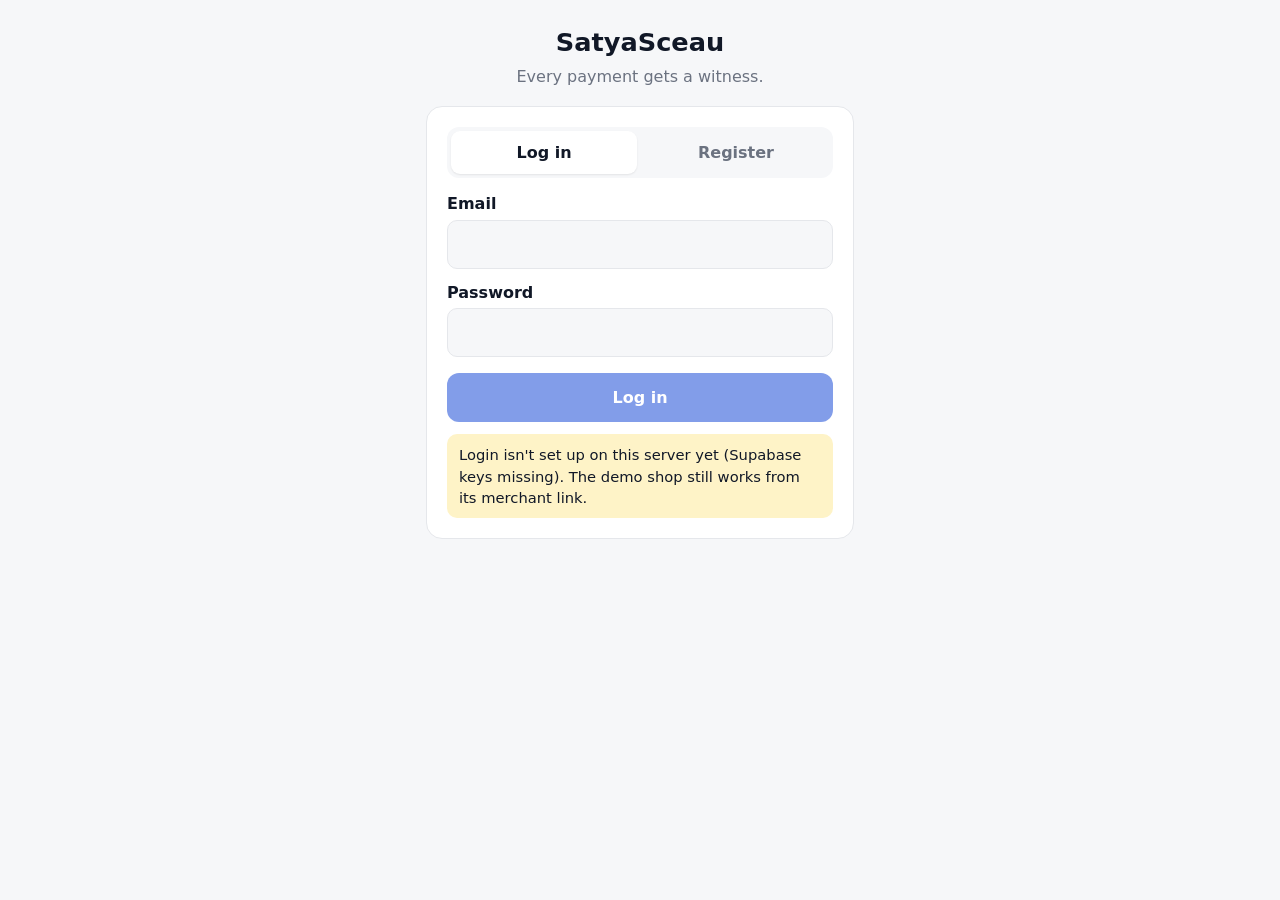
==== backend/static/login.html @ ecd94bee "feat(auth): register / log in with Supabase Auth; pick Personal UPI or Company; set up the shop Only" ====
<!doctype html>
<!-- Register / log in (Supabase Auth), choose Personal UPI or Company, set up the shop, open the
     live merchant screen.  /login   Owner: Pile 1 (Platform). No external scripts. -->
<html lang="en">
<head>
<meta charset="utf-8">
<meta name="viewport" content="width=device-width, initial-scale=1">
<meta name="referrer" content="no-referrer">
<title>SatyaSceau — Sign in</title>
<style>
  :root {
    --bg: #f6f7f9; --surface: #ffffff; --text: #111827; --muted: #6b7280; --line: #e5e7eb;
    --accent: #1d4ed8; --accent-text: #ffffff; --ok: #15803d; --ok-bg: #dcfce7; --warn-bg: #fef3c7; --err: #b91c1c; --err-bg: #fee2e2;
  }
  @media (prefers-color-scheme: dark) {
    :root {
      --bg: #0b0f14; --surface: #121821; --text: #f3f4f6; --muted: #9ca3af; --line: #253041;
      --accent: #60a5fa; --accent-text: #0b0f14; --ok: #4ade80; --ok-bg: #0f2a1a; --warn-bg: #2d2208; --err: #f87171; --err-bg: #2e1010;
    }
  }
  * { box-sizing: border-box; }
  body { margin: 0; background: var(--bg); color: var(--text);
         font: 16px/1.45 system-ui, -apple-system, "Segoe UI", Roboto, "Noto Sans Devanagari", sans-serif; }
  main { max-width: 460px; margin: 0 auto; padding: 24px 16px 40px; }
  .brand { text-align: center; margin-bottom: 18px; }
  .brand h1 { margin: 0; font-size: 1.6rem; }
  .brand p { margin: 4px 0 0; color: var(--muted); }
  .panel { background: var(--surface); border: 1px solid var(--line); border-radius: 16px; padding: 20px; }
  .tabs { display: grid; grid-template-columns: 1fr 1fr; gap: 6px; background: var(--bg); padding: 4px; border-radius: 12px; margin-bottom: 14px; }
  .tabs button { border: 0; background: none; color: var(--muted); padding: 10px; border-radius: 9px; font: inherit; font-weight: 600; cursor: pointer; }
  .tabs button[aria-selected="true"] { background: var(--surface); color: var(--text); box-shadow: 0 1px 2px rgba(0,0,0,.08); }
  label { display: block; font-weight: 600; margin: 12px 0 4px; }
  input[type=email], input[type=password], input[type=text] { font: inherit; width: 100%; padding: 12px; border-radius: 10px;
         border: 1px solid var(--line); background: var(--bg); color: var(--text); }
  .primary { width: 100%; margin-top: 16px; padding: 13px; font: inherit; font-weight: 700; border: 0; border-radius: 12px;
             background: var(--accent); color: var(--accent-text); cursor: pointer; }
  .primary[disabled] { opacity: .55; cursor: default; }
  .link { background: none; border: 0; color: var(--accent); font: inherit; cursor: pointer; padding: 6px; }
  .msg { border-radius: 10px; padding: 10px 12px; margin-top: 12px; font-size: .92rem; }
  .msg.err { background: var(--err-bg); color: var(--err); } .msg.warn { background: var(--warn-bg); }
  .types { display: grid; gap: 10px; margin-top: 6px; }
  .type { display: flex; gap: 12px; align-items: flex-start; border: 2px solid var(--line); border-radius: 14px; padding: 14px; cursor: pointer; }
  .type:has(input:checked) { border-color: var(--accent); }
  .type input { margin-top: 4px; }
  .type b { display: block; } .type small { color: var(--muted); }
  .badge { display: inline-block; font-size: .72rem; font-weight: 700; padding: 2px 8px; border-radius: 999px; margin-left: 6px; vertical-align: middle; }
  .badge.live { background: var(--ok-bg); color: var(--ok); } .badge.soon { background: var(--warn-bg); }
  .check { display: flex; gap: 10px; align-items: flex-start; font-weight: 400; margin-top: 14px; }
  .check input { margin-top: 4px; }
  .qr { display: block; margin: 14px auto 6px; width: min(240px, 100%); image-rendering: pixelated; background: #fff; padding: 8px; border-radius: 10px; }
  .muted { color: var(--muted); font-size: .88rem; }
  code { overflow-wrap: anywhere; font-size: .85rem; }
  .row { display: flex; justify-content: space-between; align-items: center; gap: 8px; flex-wrap: wrap; }
  h2 { font-size: 1.15rem; margin: 0 0 4px; }
  [hidden] { display: none !important; }
</style>
</head>
<body>
<main>
  <div class="brand">
    <h1>SatyaSceau</h1>
    <p>Every payment gets a witness.</p>
  </div>

  <!-- 1. Log in / Register -->
  <section class="panel" id="authView" hidden>
    <div class="tabs" role="tablist">
      <button type="button" role="tab" id="tabLogin" aria-selected="true">Log in</button>
      <button type="button" role="tab" id="tabRegister" aria-selected="false">Register</button>
    </div>
    <form id="authForm" autocomplete="on">
      <label for="email">Email</label>
      <input id="email" type="email" required autocomplete="email" maxlength="254">
      <label for="password">Password</label>
      <input id="password" type="password" required minlength="6" maxlength="72" autocomplete="current-password">
      <button class="primary" id="authBtn" type="submit">Log in</button>
    </form>
    <div class="msg" id="authMsg" role="alert" hidden></div>
  </section>

  <!-- 2. First-time setup: account type + shop -->
  <section class="panel" id="setupView" hidden>
    <h2>Set up your account</h2>
    <p class="muted" id="setupWho"></p>
    <form id="shopForm">
      <label>How do you receive payments?</label>
      <div class="types">
        <label class="type"><input type="radio" name="atype" value="personal" checked>
          <span><b>Personal UPI <span class="badge live">Live</span></b>
          <small>Your own UPI ID. We check each payment against your bank's credit SMS.</small></span></label>
        <label class="type"><input type="radio" name="atype" value="company">
          <span><b>Company / business <span class="badge soon">Coming next</span></b>
          <small>Payment-gateway QR with signed webhooks (Razorpay). Until then your shop verifies with bank SMS.</small></span></label>
      </div>
      <label for="shopName">Shop or business name</label>
      <input id="shopName" type="text" required maxlength="80" placeholder="Raju Tea Stall">
      <label for="shopUpi">UPI ID <span class="muted">(optional, shown to customers)</span></label>
      <input id="shopUpi" type="text" maxlength="80" placeholder="raju@okaxis">
      <label class="check"><input type="checkbox" id="consent">
        <span>Forward my bank's <b>credit</b> SMS automatically. Only the UPI reference, amount, time and bank are kept, and they're deleted after 7 days.
        <span class="muted">You can also paste an SMS by hand any time.</span></span></label>
      <button class="primary" id="shopBtn" type="submit">Create my shop</button>
    </form>
    <div class="msg" id="shopMsg" role="alert" hidden></div>
  </section>

  <!-- 3. Shop ready -->
  <section class="panel" id="shopView" hidden>
    <div class="row">
      <div><h2 id="shopTitle"></h2><span class="muted" id="shopType"></span></div>
      <button class="link" id="logoutBtn" type="button">Log out</button>
    </div>
    <div class="msg warn" id="companyNote" hidden>Company verification (Razorpay webhooks) is our next phase. Your shop verifies with bank SMS meanwhile.</div>
    <img class="qr" id="shopQr" alt="Your shop's QR code: customers scan it to upload their payment screenshot">
    <p class="muted" style="text-align:center">Print this QR and keep it at the counter.<br><code id="shopPay"></code></p>
    <button class="primary" id="openLive" type="button">Open live screen</button>
    <details style="margin-top:14px">
      <summary class="muted">SMS forwarder settings</summary>
      <p class="muted">POST <code id="fwdUrl"></code><br>Header <code>X-Token: <span id="fwdToken"></span></code><br>
      JSON <code>{"sender": "...", "body": "...", "received_at": "..."}</code><br>
      Automatic forwarding: <b id="fwdConsent"></b></p>
    </details>
    <button class="link" id="editBtn" type="button">Edit shop details</button>
  </section>
</main>

<script>
"use strict";
const $ = (sel) => document.querySelector(sel);
const KEY = "satyasceau.session";
const store = {
  get() { try { return JSON.parse(localStorage.getItem(KEY) || "null"); } catch { return null; } },
  set(v) { try { localStorage.setItem(KEY, JSON.stringify(v)); } catch { /* private mode: session lasts this tab */ } },
  clear() { try { localStorage.removeItem(KEY); } catch { /* ignore */ } },
};
let session = store.get();
let mode = "login";
let shop = null;

function show(id) { for (const s of ["authView", "setupView", "shopView"]) $("#" + s).hidden = s !== id; }
function msg(el, text, kind = "err") { el.textContent = text; el.className = "msg " + kind; el.hidden = !text; }

async function api(path, { method = "GET", body, auth = false } = {}) {
  const headers = { "Content-Type": "application/json" };
  if (auth && session) headers.Authorization = "Bearer " + session.access_token;
  let r;
  try { r = await fetch(path, { method, headers, body: body ? JSON.stringify(body) : undefined }); }
  catch { return { ok: false, status: 0, data: { detail: "No connection. Check your internet." } }; }
  const data = await r.json().catch(() => ({}));
  return { ok: r.ok, status: r.status, data };
}
const detail = (d) => (typeof d.detail === "string" ? d.detail : Array.isArray(d.detail) ? "Check the fields and try again." : "Something went wrong.");

// ---------- 1. auth ----------
function setMode(next) {
  mode = next;
  $("#tabLogin").setAttribute("aria-selected", String(next === "login"));
  $("#tabRegister").setAttribute("aria-selected", String(next === "register"));
  $("#authBtn").textContent = next === "login" ? "Log in" : "Create account";
  $("#password").autocomplete = next === "login" ? "current-password" : "new-password";
  msg($("#authMsg"), "");
}
$("#tabLogin").addEventListener("click", () => setMode("login"));
$("#tabRegister").addEventListener("click", () => setMode("register"));

$("#authForm").addEventListener("submit", async (e) => {
  e.preventDefault();
  const btn = $("#authBtn"); btn.disabled = true;
  const res = await api(`/api/auth/${mode}`, { method: "POST", body: { email: $("#email").value, password: $("#password").value } });
  btn.disabled = false;
  if (!res.ok) return msg($("#authMsg"), detail(res.data), res.status === 409 ? "warn" : "err");
  session = { access_token: res.data.access_token, email: res.data.user.email };
  store.set(session);
  $("#password").value = "";
  await loadMe();
});

// ---------- 2. setup ----------
$("#shopForm").addEventListener("submit", async (e) => {
  e.preventDefault();
  const btn = $("#shopBtn"); btn.disabled = true;
  const res = await api("/api/me/shop", { method: "POST", auth: true, body: {
    account_type: document.querySelector("input[name=atype]:checked").value,
    name: $("#shopName").value.trim(), upi_id: $("#shopUpi").value.trim(), sms_consent: $("#consent").checked,
  } });
  btn.disabled = false;
  if (res.status === 401) return logout("Your session expired. Please log in again.");
  if (!res.ok) return msg($("#shopMsg"), detail(res.data));
  shop = res.data.shop;
  renderShop();
});

function openSetup(prefill) {
  $("#setupWho").textContent = "Signed in as " + (session?.email || "");
  $("#shopBtn").textContent = prefill ? "Save changes" : "Create my shop";
  if (prefill) {
    $("#shopName").value = prefill.name; $("#shopUpi").value = prefill.upi_id || "";
    $("#consent").checked = !!prefill.sms_consent;
    for (const r of document.querySelectorAll("input[name=atype]")) r.checked = r.value === prefill.account_type;
  }
  msg($("#shopMsg"), "");
  show("setupView");
}
$("#editBtn").addEventListener("click", () => openSetup(shop));

// ---------- 3. shop ----------
function renderShop() {
  $("#shopTitle").textContent = shop.name;
  $("#shopType").textContent = (shop.account_type === "company" ? "Company account" : "Personal UPI account") + " · " + (session?.email || "");
  $("#companyNote").hidden = shop.account_type !== "company";
  $("#shopQr").src = "data:image/png;base64," + shop.qr_png_base64;
  $("#shopPay").textContent = shop.pay_url;
  $("#fwdUrl").textContent = new URL("/api/sms", shop.pay_url).href;
  $("#fwdToken").textContent = shop.api_token;
  $("#fwdConsent").textContent = shop.sms_consent ? "on" : "off (paste SMS by hand on the live screen)";
  show("shopView");
}
$("#openLive").addEventListener("click", () => location.assign(shop.screen_path));

function logout(reason) {
  session = null; shop = null; store.clear();
  setMode("login"); show("authView");
  if (reason) msg($("#authMsg"), reason, "warn");
}
$("#logoutBtn").addEventListener("click", () => logout());

async function loadMe() {
  const res = await api("/api/me", { auth: true });
  if (res.status === 401) return logout("Please log in again.");
  if (!res.ok) { show("authView"); return msg($("#authMsg"), detail(res.data)); }
  session.email = res.data.user.email; store.set(session);
  shop = res.data.shop;
  if (shop) renderShop(); else openSetup(null);
}

// ---------- start ----------
(async function start() {
  const status = await api("/api/auth/status");
  if (!status.ok || !status.data.configured) {
    show("authView");
    msg($("#authMsg"), "Login isn't set up on this server yet (Supabase keys missing). The demo shop still works from its merchant link.", "warn");
    $("#authBtn").disabled = true;
    return;
  }
  if (session?.access_token) await loadMe(); else show("authView");
})();
</script>
</body>
</html>
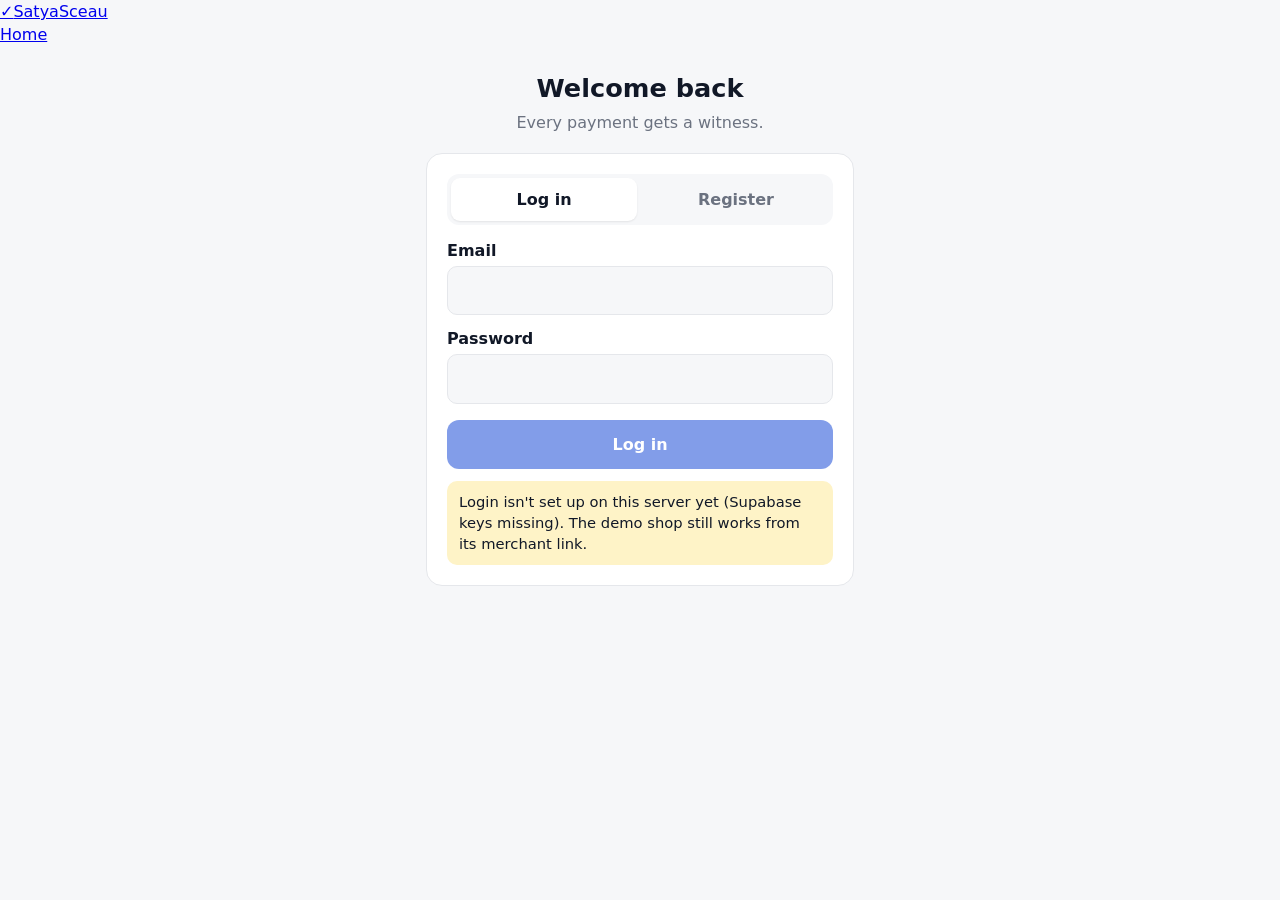
==== commit 40ff37ef: "feat(merchant): live screen becomes a dashboard; login joins the site Dashboard: site navigation (My" ====
--- a/backend/static/login.html
+++ b/backend/static/login.html
@@ -7,6 +7,7 @@
 <meta name="viewport" content="width=device-width, initial-scale=1">
 <meta name="referrer" content="no-referrer">
 <title>SatyaSceau — Sign in</title>
+<link rel="stylesheet" href="/static/site.css">
 <style>
   :root {
     --bg: #f6f7f9; --surface: #ffffff; --text: #111827; --muted: #6b7280; --line: #e5e7eb;
@@ -56,9 +57,16 @@
 </style>
 </head>
 <body>
+<header class="site-header"><div class="site-inner">
+  <a class="site-brand" href="/"><span class="site-mark">✓</span>SatyaSceau</a>
+  <nav class="site-nav">
+    <a href="/">Home</a>
+    <a id="navDash" href="#" hidden>Dashboard</a>
+  </nav>
+</div></header>
 <main>
   <div class="brand">
-    <h1>SatyaSceau</h1>
+    <h1 id="pageTitle">Welcome back</h1>
     <p>Every payment gets a witness.</p>
   </div>
 
@@ -113,7 +121,7 @@
     <div class="msg warn" id="companyNote" hidden>Company verification (Razorpay webhooks) is our next phase. Your shop verifies with bank SMS meanwhile.</div>
     <img class="qr" id="shopQr" alt="Your shop's QR code: customers scan it to upload their payment screenshot">
     <p class="muted" style="text-align:center">Print this QR and keep it at the counter.<br><code id="shopPay"></code></p>
-    <button class="primary" id="openLive" type="button">Open live screen</button>
+    <button class="primary" id="openLive" type="button">Open my dashboard</button>
     <details style="margin-top:14px">
       <summary class="muted">SMS forwarder settings</summary>
       <p class="muted">POST <code id="fwdUrl"></code><br>Header <code>X-Token: <span id="fwdToken"></span></code><br>
@@ -157,6 +165,7 @@
   $("#tabLogin").setAttribute("aria-selected", String(next === "login"));
   $("#tabRegister").setAttribute("aria-selected", String(next === "register"));
   $("#authBtn").textContent = next === "login" ? "Log in" : "Create account";
+  $("#pageTitle").textContent = next === "login" ? "Welcome back" : "Create your account";
   $("#password").autocomplete = next === "login" ? "current-password" : "new-password";
   msg($("#authMsg"), "");
 }
@@ -213,12 +222,15 @@
   $("#fwdUrl").textContent = new URL("/api/sms", shop.pay_url).href;
   $("#fwdToken").textContent = shop.api_token;
   $("#fwdConsent").textContent = shop.sms_consent ? "on" : "off (paste SMS by hand on the live screen)";
+  $("#pageTitle").textContent = "My shop";
+  $("#navDash").href = shop.screen_path; $("#navDash").hidden = false;
   show("shopView");
 }
 $("#openLive").addEventListener("click", () => location.assign(shop.screen_path));
 
 function logout(reason) {
   session = null; shop = null; store.clear();
+  $("#navDash").hidden = true;
   setMode("login"); show("authView");
   if (reason) msg($("#authMsg"), reason, "warn");
 }
@@ -242,6 +254,7 @@
     $("#authBtn").disabled = true;
     return;
   }
+  if (new URLSearchParams(location.search).get("mode") === "register") setMode("register");
   if (session?.access_token) await loadMe(); else show("authView");
 })();
 </script>
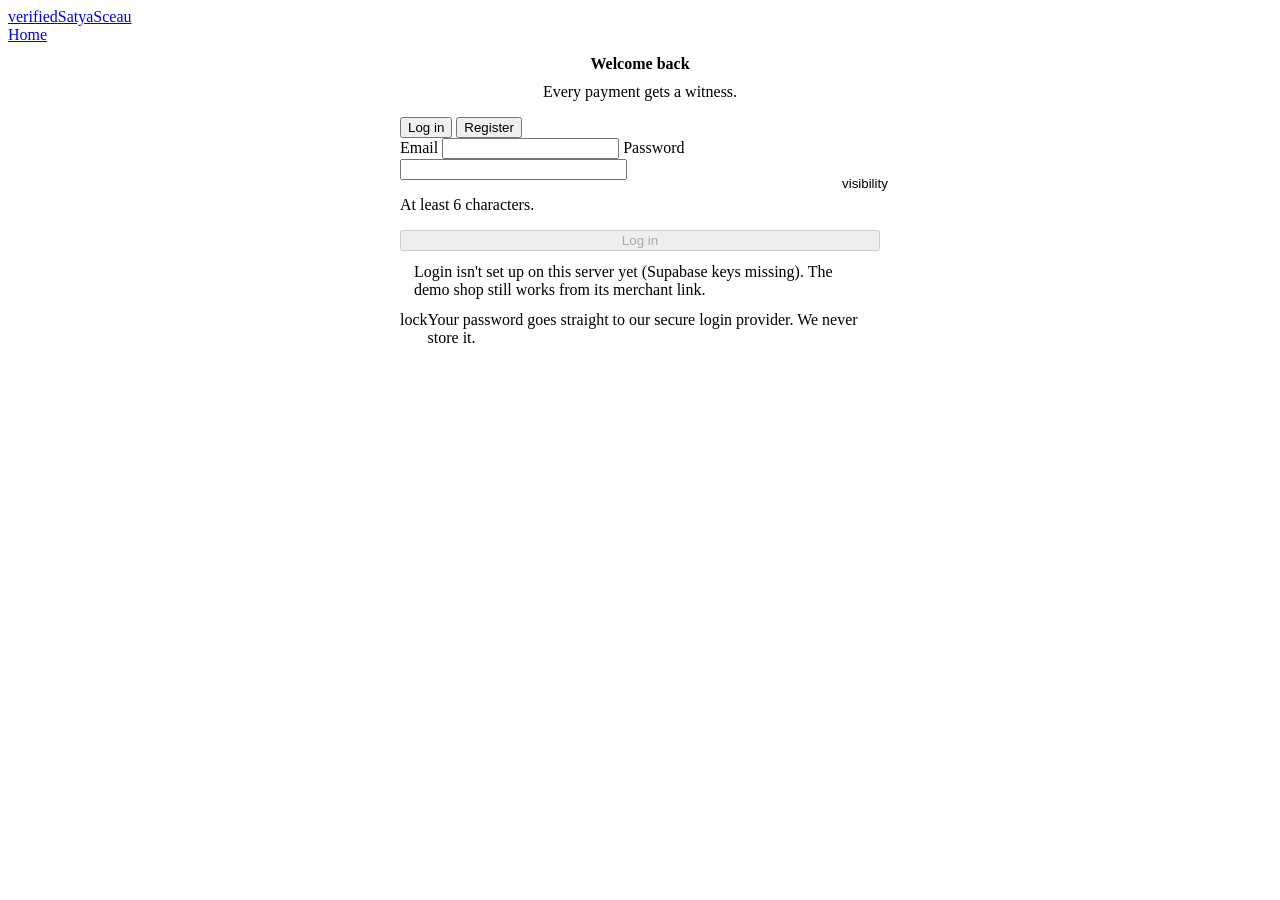
==== commit 66995be8: "feat(ui): redesign login / account setup / my shop Segmented log-in/register tabs, password show/hid" ====
--- a/backend/static/login.html
+++ b/backend/static/login.html
@@ -1,64 +1,82 @@
 <!doctype html>
 <!-- Register / log in (Supabase Auth), choose Personal UPI or Company, set up the shop, open the
-     live merchant screen.  /login   Owner: Pile 1 (Platform). No external scripts. -->
+     live merchant screen.  /login   Owner: Pile 1 (Platform). System: DESIGN.md + /static/css/theme.css.
+     Every id, the atype radios, aria-selected tabs and .msg.err/.warn are read by the script: keep them. -->
 <html lang="en">
 <head>
 <meta charset="utf-8">
 <meta name="viewport" content="width=device-width, initial-scale=1">
 <meta name="referrer" content="no-referrer">
 <title>SatyaSceau — Sign in</title>
-<link rel="stylesheet" href="/static/site.css">
+<link rel="preconnect" href="https://fonts.googleapis.com">
+<link rel="preconnect" href="https://fonts.gstatic.com" crossorigin>
+<link rel="stylesheet" href="https://fonts.googleapis.com/css2?family=Noto+Sans:wght@400..800&amp;family=Noto+Sans+Devanagari:wght@400;600;700&amp;family=Source+Code+Pro:wght@400..600&amp;display=swap">
+<link rel="stylesheet" href="https://fonts.googleapis.com/css2?family=Material+Symbols+Outlined:opsz,wght,FILL,GRAD@24,500,0..1,0&amp;icon_names=account_balance,add_card,block,cancel,check,check_circle,chevron_right,content_copy,error,expand_more,fingerprint,hourglass_empty,hourglass_top,image,info,key,language,lock,login,logout,photo_camera,print,qr_code_2,receipt_long,record_voice_over,remove,replay,schedule,search,shield,sms,storefront,sync,task_alt,translate,upload,upload_file,verified,verified_user,visibility,visibility_off,volume_up,warning,wifi_off&amp;display=block">
+<link rel="stylesheet" href="/static/css/theme.css">
 <style>
-  :root {
-    --bg: #f6f7f9; --surface: #ffffff; --text: #111827; --muted: #6b7280; --line: #e5e7eb;
-    --accent: #1d4ed8; --accent-text: #ffffff; --ok: #15803d; --ok-bg: #dcfce7; --warn-bg: #fef3c7; --err: #b91c1c; --err-bg: #fee2e2;
+  /* Intent: a shop owner setting up in a minute. Focal: the one card on the page. */
+  main { max-width: 480px; margin: 0 auto; padding: var(--s-8) var(--gutter) var(--s-16); }
+  .brand { text-align: center; margin-bottom: var(--s-5); }
+  .brand h1 { font-size: var(--t-2xl); }
+  .brand p { color: var(--ink-2); margin-top: 4px; }
+  .panel { background: var(--paper); border-radius: var(--r-card); box-shadow: var(--shadow-lift); padding: var(--s-6); }
+  .tabs { margin-bottom: var(--s-2); }
+  .pw { position: relative; }
+  .pw input { padding-right: 52px; }
+  .pw .eye { position: absolute; right: 4px; top: 4px; width: 40px; height: 40px; border: 0; background: none; border-radius: var(--r-ctl);
+             color: var(--ink-2); cursor: pointer; display: grid; place-items: center; }
+  .pw .eye:hover { background: var(--sage-3); }
+  .msg { margin-top: var(--s-3); border-radius: var(--r-tile); padding: 12px 14px; font-size: var(--t-sm); background: var(--sage-2); }
+  .msg.err { background: var(--no-tint); color: var(--on-no-tint); }
+  .msg.warn { background: var(--wait-tint); color: var(--on-wait-tint); }
+  .fine { display: flex; gap: var(--s-2); color: var(--ink-3); font-size: var(--t-xs); margin-top: var(--s-4); }
+  h2 { font-size: var(--t-xl); }
+  .muted { color: var(--ink-3); font-size: var(--t-sm); }
+  .types { display: grid; gap: var(--s-3); margin-top: 6px; }
+  .type { display: flex; gap: var(--s-3); align-items: flex-start; border: 2px solid var(--rule); border-radius: var(--r-tile); padding: var(--s-4);
+          cursor: pointer; transition: background-color .15s var(--ease), border-color .15s var(--ease); }
+  .type:hover { border-color: var(--ink-3); }
+  .type:has(input:checked) { background: var(--highlight); color: var(--on-highlight); border-color: var(--ink); }
+  .type:has(input:checked) small { color: var(--on-highlight); opacity: .8; }
+  .type input { margin-top: 4px; accent-color: var(--ink); width: 18px; height: 18px; }
+  .type b { display: block; } .type small { color: var(--ink-2); font-size: var(--t-sm); }
+  .badge { display: inline-block; font-size: var(--t-xs); font-weight: 700; padding: 1px 8px; border-radius: var(--r-pill); margin-left: 6px; vertical-align: 1px; }
+  .badge.live { background: var(--ok-tint); color: var(--on-ok-tint); } .badge.soon { background: var(--wait-tint); color: var(--on-wait-tint); }
+  .check { display: flex; gap: var(--s-3); align-items: flex-start; font-weight: 400; font-size: var(--t-sm); margin-top: var(--s-4);
+           background: var(--sage-2); border-radius: var(--r-tile); padding: var(--s-4); }
+  .check input { margin-top: 3px; accent-color: var(--ink); width: 18px; height: 18px; flex: none; }
+  .primary { width: 100%; margin-top: var(--s-5); }
+  .row { display: flex; justify-content: space-between; align-items: flex-start; gap: var(--s-2); flex-wrap: wrap; }
+  .qrtile { background: var(--white); border-radius: var(--r-tile); padding: var(--s-3); width: min(240px, 100%); margin: var(--s-5) auto var(--s-2); }
+  .qr { display: block; width: 100%; image-rendering: pixelated; }
+  .center { text-align: center; }
+  .codeline { display: flex; align-items: center; gap: var(--s-2); background: var(--sage-2); border-radius: var(--r-ctl); padding: 8px 8px 8px 12px; margin-top: 6px; }
+  .codeline code { flex: 1; min-width: 0; font-size: var(--t-xs); overflow-wrap: anywhere; }
+  .copy { flex: none; border: 0; background: var(--paper); border-radius: var(--r-ctl); width: 36px; height: 36px; cursor: pointer; color: var(--ink-2);
+          display: grid; place-items: center; box-shadow: var(--shadow-card); }
+  .copy:hover { color: var(--ink); }
+  .btnrow { display: grid; gap: var(--s-2); margin-top: var(--s-4); }
+  .btnrow .primary { margin-top: 0; }
+  details.fwd { margin-top: var(--s-4); border-top: 1px solid var(--rule); padding-top: var(--s-3); }
+  details.fwd > summary { cursor: pointer; font-weight: 700; display: flex; align-items: center; gap: var(--s-2); min-height: 40px; }
+  .print-only { display: none; }
+  /* Print: an A5-style counter poster from this page's own QR + shop name */
+  @media print {
+    @page { size: A5; margin: 14mm; }
+    body { background: var(--white); color: #000; }
+    main > :not(#shopView), #shopView > :not(.poster-keep) { display: none !important; }
+    #shopView { box-shadow: none; padding: 0; text-align: center; }
+    .print-only { display: block; }
+    .poster-head { font-size: 26px; font-weight: 800; margin-bottom: 6mm; }
+    #shopTitle { font-size: 30px; }
+    .qrtile { width: 110mm; margin: 6mm auto; }
+    .poster-foot { margin-top: 6mm; font-size: 12px; }
   }
-  @media (prefers-color-scheme: dark) {
-    :root {
-      --bg: #0b0f14; --surface: #121821; --text: #f3f4f6; --muted: #9ca3af; --line: #253041;
-      --accent: #60a5fa; --accent-text: #0b0f14; --ok: #4ade80; --ok-bg: #0f2a1a; --warn-bg: #2d2208; --err: #f87171; --err-bg: #2e1010;
-    }
-  }
-  * { box-sizing: border-box; }
-  body { margin: 0; background: var(--bg); color: var(--text);
-         font: 16px/1.45 system-ui, -apple-system, "Segoe UI", Roboto, "Noto Sans Devanagari", sans-serif; }
-  main { max-width: 460px; margin: 0 auto; padding: 24px 16px 40px; }
-  .brand { text-align: center; margin-bottom: 18px; }
-  .brand h1 { margin: 0; font-size: 1.6rem; }
-  .brand p { margin: 4px 0 0; color: var(--muted); }
-  .panel { background: var(--surface); border: 1px solid var(--line); border-radius: 16px; padding: 20px; }
-  .tabs { display: grid; grid-template-columns: 1fr 1fr; gap: 6px; background: var(--bg); padding: 4px; border-radius: 12px; margin-bottom: 14px; }
-  .tabs button { border: 0; background: none; color: var(--muted); padding: 10px; border-radius: 9px; font: inherit; font-weight: 600; cursor: pointer; }
-  .tabs button[aria-selected="true"] { background: var(--surface); color: var(--text); box-shadow: 0 1px 2px rgba(0,0,0,.08); }
-  label { display: block; font-weight: 600; margin: 12px 0 4px; }
-  input[type=email], input[type=password], input[type=text] { font: inherit; width: 100%; padding: 12px; border-radius: 10px;
-         border: 1px solid var(--line); background: var(--bg); color: var(--text); }
-  .primary { width: 100%; margin-top: 16px; padding: 13px; font: inherit; font-weight: 700; border: 0; border-radius: 12px;
-             background: var(--accent); color: var(--accent-text); cursor: pointer; }
-  .primary[disabled] { opacity: .55; cursor: default; }
-  .link { background: none; border: 0; color: var(--accent); font: inherit; cursor: pointer; padding: 6px; }
-  .msg { border-radius: 10px; padding: 10px 12px; margin-top: 12px; font-size: .92rem; }
-  .msg.err { background: var(--err-bg); color: var(--err); } .msg.warn { background: var(--warn-bg); }
-  .types { display: grid; gap: 10px; margin-top: 6px; }
-  .type { display: flex; gap: 12px; align-items: flex-start; border: 2px solid var(--line); border-radius: 14px; padding: 14px; cursor: pointer; }
-  .type:has(input:checked) { border-color: var(--accent); }
-  .type input { margin-top: 4px; }
-  .type b { display: block; } .type small { color: var(--muted); }
-  .badge { display: inline-block; font-size: .72rem; font-weight: 700; padding: 2px 8px; border-radius: 999px; margin-left: 6px; vertical-align: middle; }
-  .badge.live { background: var(--ok-bg); color: var(--ok); } .badge.soon { background: var(--warn-bg); }
-  .check { display: flex; gap: 10px; align-items: flex-start; font-weight: 400; margin-top: 14px; }
-  .check input { margin-top: 4px; }
-  .qr { display: block; margin: 14px auto 6px; width: min(240px, 100%); image-rendering: pixelated; background: #fff; padding: 8px; border-radius: 10px; }
-  .muted { color: var(--muted); font-size: .88rem; }
-  code { overflow-wrap: anywhere; font-size: .85rem; }
-  .row { display: flex; justify-content: space-between; align-items: center; gap: 8px; flex-wrap: wrap; }
-  h2 { font-size: 1.15rem; margin: 0 0 4px; }
-  [hidden] { display: none !important; }
 </style>
 </head>
 <body>
 <header class="site-header"><div class="site-inner">
-  <a class="site-brand" href="/"><span class="site-mark">✓</span>SatyaSceau</a>
+  <a class="site-brand" href="/"><span class="site-mark"><span class="ms" aria-hidden="true">verified</span></span>SatyaSceau</a>
   <nav class="site-nav">
     <a href="/">Home</a>
     <a id="navDash" href="#" hidden>Dashboard</a>
@@ -72,18 +90,23 @@
 
   <!-- 1. Log in / Register -->
   <section class="panel" id="authView" hidden>
-    <div class="tabs" role="tablist">
+    <div class="tabs seg" role="tablist">
       <button type="button" role="tab" id="tabLogin" aria-selected="true">Log in</button>
       <button type="button" role="tab" id="tabRegister" aria-selected="false">Register</button>
     </div>
     <form id="authForm" autocomplete="on">
-      <label for="email">Email</label>
+      <label class="field-label" for="email">Email</label>
       <input id="email" type="email" required autocomplete="email" maxlength="254">
-      <label for="password">Password</label>
-      <input id="password" type="password" required minlength="6" maxlength="72" autocomplete="current-password">
+      <label class="field-label" for="password">Password</label>
+      <div class="pw">
+        <input id="password" type="password" required minlength="6" maxlength="72" autocomplete="current-password">
+        <button class="eye" id="pwToggle" type="button" aria-label="Show password" aria-pressed="false"><span class="ms" aria-hidden="true">visibility</span></button>
+      </div>
+      <p class="hint">At least 6 characters.</p>
       <button class="primary" id="authBtn" type="submit">Log in</button>
     </form>
     <div class="msg" id="authMsg" role="alert" hidden></div>
+    <p class="fine"><span class="ms" aria-hidden="true">lock</span>Your password goes straight to our secure login provider. We never store it.</p>
   </section>
 
   <!-- 2. First-time setup: account type + shop -->
@@ -91,7 +114,7 @@
     <h2>Set up your account</h2>
     <p class="muted" id="setupWho"></p>
     <form id="shopForm">
-      <label>How do you receive payments?</label>
+      <span class="field-label">How do you receive payments?</span>
       <div class="types">
         <label class="type"><input type="radio" name="atype" value="personal" checked>
           <span><b>Personal UPI <span class="badge live">Live</span></b>
@@ -100,9 +123,9 @@
           <span><b>Company / business <span class="badge soon">Coming next</span></b>
           <small>Payment-gateway QR with signed webhooks (Razorpay). Until then your shop verifies with bank SMS.</small></span></label>
       </div>
-      <label for="shopName">Shop or business name</label>
+      <label class="field-label" for="shopName">Shop or business name</label>
       <input id="shopName" type="text" required maxlength="80" placeholder="Raju Tea Stall">
-      <label for="shopUpi">UPI ID <span class="muted">(optional, shown to customers)</span></label>
+      <label class="field-label" for="shopUpi">UPI ID <span class="muted">(optional, shown to customers)</span></label>
       <input id="shopUpi" type="text" maxlength="80" placeholder="raju@okaxis">
       <label class="check"><input type="checkbox" id="consent">
         <span>Forward my bank's <b>credit</b> SMS automatically. Only the UPI reference, amount, time and bank are kept, and they're deleted after 7 days.
@@ -114,21 +137,33 @@
 
   <!-- 3. Shop ready -->
   <section class="panel" id="shopView" hidden>
-    <div class="row">
-      <div><h2 id="shopTitle"></h2><span class="muted" id="shopType"></span></div>
-      <button class="link" id="logoutBtn" type="button">Log out</button>
+    <div class="row poster-keep">
+      <div>
+        <p class="print-only poster-head">Paid by UPI? Scan to send your proof</p>
+        <h2 id="shopTitle"></h2><span class="muted" id="shopType"></span>
+      </div>
+      <button class="link-btn" id="logoutBtn" type="button">Log out</button>
     </div>
     <div class="msg warn" id="companyNote" hidden>Company verification (Razorpay webhooks) is our next phase. Your shop verifies with bank SMS meanwhile.</div>
-    <img class="qr" id="shopQr" alt="Your shop's QR code: customers scan it to upload their payment screenshot">
-    <p class="muted" style="text-align:center">Print this QR and keep it at the counter.<br><code id="shopPay"></code></p>
-    <button class="primary" id="openLive" type="button">Open my dashboard</button>
-    <details style="margin-top:14px">
-      <summary class="muted">SMS forwarder settings</summary>
-      <p class="muted">POST <code id="fwdUrl"></code><br>Header <code>X-Token: <span id="fwdToken"></span></code><br>
-      JSON <code>{"sender": "...", "body": "...", "received_at": "..."}</code><br>
-      Automatic forwarding: <b id="fwdConsent"></b></p>
+    <div class="qrtile poster-keep"><img class="qr" id="shopQr" alt="Your shop's QR code: customers scan it to upload their payment screenshot"></div>
+    <p class="muted center">Print this QR and keep it at the counter.</p>
+    <div class="codeline"><code id="shopPay"></code><button class="copy" type="button" data-copy="shopPay" aria-label="Copy customer link"><span class="ms" aria-hidden="true">content_copy</span></button></div>
+    <p class="print-only poster-foot poster-keep">SatyaSceau: every payment gets a witness</p>
+    <div class="btnrow">
+      <button class="primary" id="openLive" type="button">Open my dashboard</button>
+      <button class="btn btn-paper" id="printPoster" type="button"><span class="ms" aria-hidden="true">print</span>Print counter poster</button>
+    </div>
+    <details class="fwd">
+      <summary><span class="ms" aria-hidden="true">sms</span>SMS forwarder settings</summary>
+      <span class="field-label">POST to</span>
+      <div class="codeline"><code id="fwdUrl"></code><button class="copy" type="button" data-copy="fwdUrl" aria-label="Copy URL"><span class="ms" aria-hidden="true">content_copy</span></button></div>
+      <span class="field-label">Header X-Token</span>
+      <div class="codeline"><code id="fwdToken"></code><button class="copy" type="button" data-copy="fwdToken" aria-label="Copy token"><span class="ms" aria-hidden="true">content_copy</span></button></div>
+      <span class="field-label">JSON body</span>
+      <div class="codeline"><code id="fwdJson">{"sender": "...", "body": "...", "received_at": "..."}</code><button class="copy" type="button" data-copy="fwdJson" aria-label="Copy JSON"><span class="ms" aria-hidden="true">content_copy</span></button></div>
+      <p class="muted" style="margin-top: var(--s-3)">Automatic forwarding: <b id="fwdConsent"></b></p>
     </details>
-    <button class="link" id="editBtn" type="button">Edit shop details</button>
+    <button class="link-btn" id="editBtn" type="button">Edit shop details</button>
   </section>
 </main>
 
@@ -246,6 +281,24 @@
 }
 
 // ---------- start ----------
+// ---------- small helpers (presentation only) ----------
+$("#pwToggle").addEventListener("click", () => {
+  const pw = $("#password"), show = pw.type === "password";
+  pw.type = show ? "text" : "password";
+  $("#pwToggle").setAttribute("aria-pressed", String(show));
+  $("#pwToggle").setAttribute("aria-label", show ? "Hide password" : "Show password");
+  $("#pwToggle .ms").textContent = show ? "visibility_off" : "visibility";
+});
+for (const b of document.querySelectorAll("[data-copy]")) {
+  b.addEventListener("click", async () => {
+    const text = document.getElementById(b.dataset.copy).textContent;
+    try { await navigator.clipboard.writeText(text); b.querySelector(".ms").textContent = "check"; }
+    catch { b.querySelector(".ms").textContent = "error"; }
+    setTimeout(() => { b.querySelector(".ms").textContent = "content_copy"; }, 1500);
+  });
+}
+$("#printPoster").addEventListener("click", () => window.print());
+
 (async function start() {
   const status = await api("/api/auth/status");
   if (!status.ok || !status.data.configured) {
